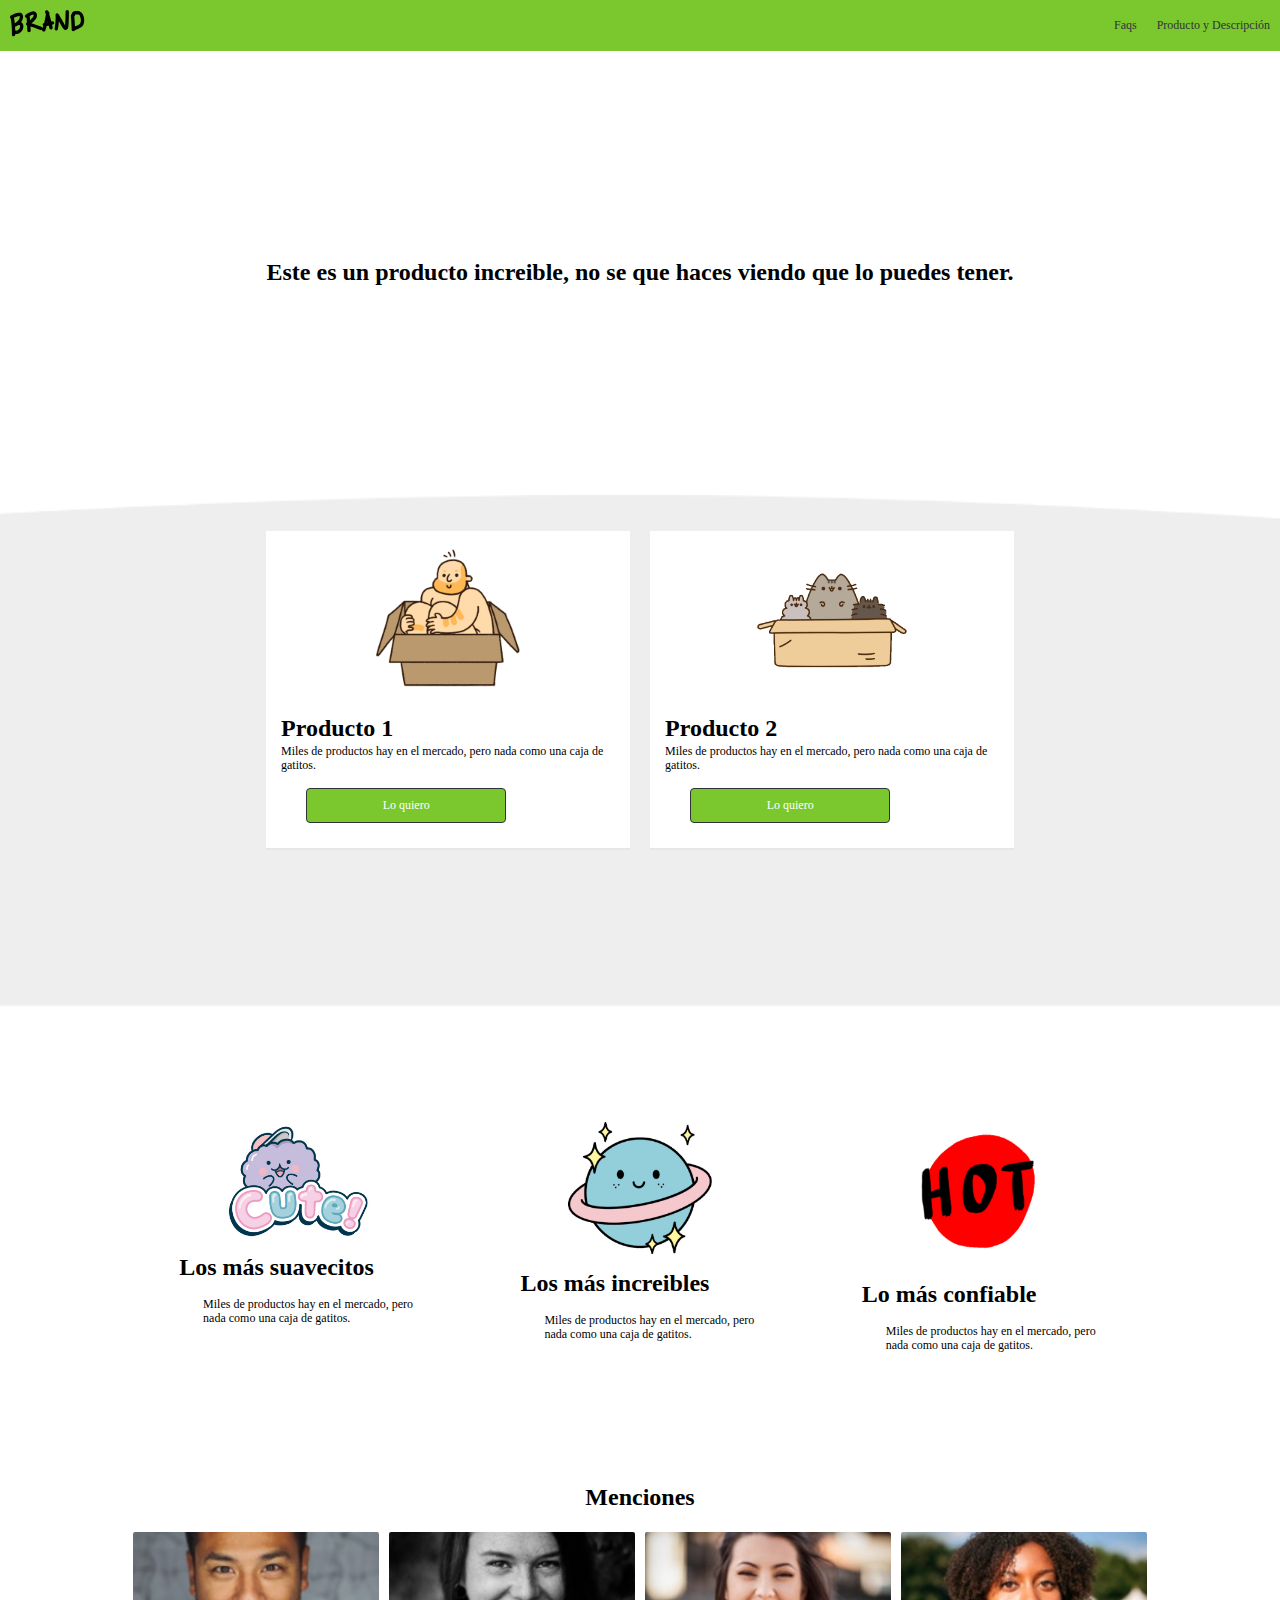
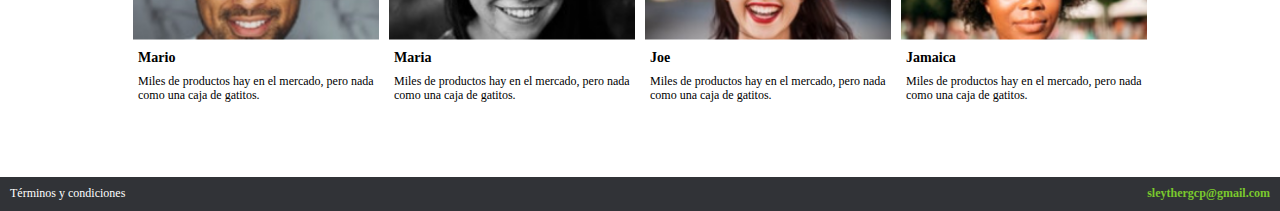
==== index.html @ bcfcdb50 "Proyecto que falta unos retoques" ====
<!DOCTYPE html>
<html lang="es">
<head>
    <meta charset="UTF-8">
    <meta name="viewport" content="width=device-width,initial-scale=1.0">
    <!-- <link rel="stylesheet" href="https://stackpath.bootstrapcdn.com/bootstrap/4.4.1/css/bootstrap.min.css" integrity="sha384-Vkoo8x4CGsO3+Hhxv8T/Q5PaXtkKtu6ug5TOeNV6gBiFeWPGFN9MuhOf23Q9Ifjh" crossorigin="anonymous"> -->
    <link rel="stylesheet" href="./css/grid.css">
    <link rel="stylesheet" href="./css/normalize.css">
    <link rel="stylesheet" href="./css/styles.css">
    <link rel="stylesheet" href="./css/mobile.css">
    <link rel="stylesheet" href="./css/animation.css">
    <title>Brand</title>
</head>
<body>
    <!-- Aqui empieza el navbar -->
    <nav class="fadeInDown">
        <div class="brand-image">
            <a href="index.html">
                <img src="./images/logo.png" alt="logo">
            </a>
        </div>
        <div class="nav-options">
            <ul>
                <li><a href="#faq">Faqs</a></li>
                <li><a href="producto.html">Producto y Descripción</a></li>
            </ul>
            <!-- <div class="option">Faqs</div>
            <div class="option">Producto y descripción</div> -->
        </div>
    </nav>
    <!-- Aqui acaba el navbar -->
    <div class="main-section fadeIn">
        <h1>
            Este es un producto increible, no se que haces viendo que lo puedes tener.
        </h1>
    </div>
    <section>
        <div class="products">
            <div class="product fadeInUp">
                <div class="content">
                    <div class="image-content">
                        <img src="./images/box1.png" alt="box1">
                    </div>
                    <div class="product-description">
                        <h1>Producto 1</h1>
                        <p>Miles de productos hay en el mercado, pero nada como una caja de gatitos.</p>
                        <a href="venta.html">
                            <button href="#" class="main-button">Lo quiero</button>
                        </a>
                    </div>
                </div>
            </div>
            <div class="product fadeInUp">
                <div class="content">
                    <div class="image-content">
                        <img src="./images/box2.png" alt="box2">
                    </div>
                    <div class="product-description">
                        <h1>Producto 2</h1>
                        <p>Miles de productos hay en el mercado, pero nada como una caja de gatitos.</p>
                        <a href="venta.html">
                            <button href="#" class="main-button">Lo quiero</button>
                        </a>
                    </div>
                </div>
            </div>
        </div>
    </section>
        <section class="beneficios">
            <div class="beneficio">
                    <img src="./images/b1.png" alt="b1">
                    <h1>Los más suavecitos</h1>
                    <p>Miles de productos hay en el mercado, pero nada como una caja de gatitos.</p>
                </div>
                <div class="beneficio">
                    <img src="./images/b2.png" alt="b2">
                    <h1>Los más increibles</h1>
                    <p>Miles de productos hay en el mercado, pero nada como una caja de gatitos.</p>
                    </div>
                <div class="beneficio">
                    <img src="./images/b3.png" alt="b3">
                    <h1>Lo más confiable</h1>
                    <p>Miles de productos hay en el mercado, pero nada como una caja de gatitos.</p>
                </div>
        </section>
        <section class="menciones">
            <h1>Menciones</h1>
            <div class="items">
                <div class="card">
                    <img src="./images/p1.png" alt="p1">
                        <h3>Mario</h3>
                        <p>Miles de productos hay en el mercado, pero nada como una caja de gatitos.</p>
                </div>
                <div class="card">
                    <img src="./images/p2.png" alt="p2">
                        <h3>Maria</h3>
                        <p>Miles de productos hay en el mercado, pero nada como una caja de gatitos.</p>
                </div>
                <div class="card">
                    <img src="./images/p3.png" alt="p3">
                        <h3>Joe</h3>
                        <p>Miles de productos hay en el mercado, pero nada como una caja de gatitos.</p>
                </div>
                <div class="card">
                    <img src="./images/p4.png" alt="p4">
                        <h3>Jamaica</h3>
                        <p>Miles de productos hay en el mercado, pero nada como una caja de gatitos.</p>
                </div>
            </div>
        </section>
        <footer>
            <div class="option">Términos y condiciones</div>
            <div class="option contact"><a href="mailto:sleythergcp@gmail.com">sleythergcp@gmail.com</a></div>
        </footer>
    <script src="./scripts/scripts.js"></script>
</body>
</html>
---- css/grid.css ----
.container{
    max-width: 900px;
    margin: auto;
}
.row{
    display:flex;
}
.col-1{
    width: 8.333333333333333%;
}
.col-2{
    width: 16.66666666666666%;
}
.col-3{
    width: 24.99999999999999%;
}
.col-4{
    width: 33.33333333333333%;
}
.col-5{
    width: 41.66666666666665%;
}
.col-6{
    width: 49.99999999999999%;
}
.col-7{
    width: 58.33333333333331%;
}
.col-8{
    width: 66.66666666666664%;
}
.col-9{
    width: 74.99999999999997%;
}
.col-10{
    width: 83.33333333333333%;
}
.col-11{
    width: 91.66666666666663%;
}
.col-12{
    width: 100%;
}

.col-1,
.col-2,
.col-3,
.col-4,
.col-5,
.col-6,
.col-7,
.col-8,
.col-9,
.col-10,
.col-11,
.col-12{
    padding: 10px;
}
@media (max-width: 900px){
    .row{
        display: inherit;
    }
    .col-1,
    .col-2,
    .col-3,
    .col-4,
    .col-5,
    .col-6,
    .col-7,
    .col-8,
    .col-9,
    .col-10,
    .col-11,
    .col-12{
    width: 100%;
}
}
---- css/styles.css ----
*,*::before,*::after{
    box-sizing: border-box;
    margin:0;
    padding:0;
}
@import url('https://fonts.googleapis.com/css?family=Open+Sans:400,700&display=swap');

/* ----------------Variables */
:root{
    --green-color: hsl(90,63%,48%);
    --white-color: white;
    --black-color: #313337;
    /* Tipografia */
    --normal: 12px;
    /* Espaciado */
    --space: 10px;
    --space-2: 20px;
    /* Box Shadow */
    --box: 0px 2px 1px #e6e5e9;
    /* --border: 1px 1px 4px 0px black; */

}
/* ----------------Variables */
body{
    font-size: 12px;
    font-family: 'Open sans';
}
p, label{
    font-size: var(--normal);
}

/* -----------------------Nav Section */
nav{
    display: flex;
    background-color: var(--green-color);
    padding: var(--space);
    color:var(--white-color);
    justify-content: space-between;
    align-items:center;
}
nav ul{
    display:flex;
}
nav li{
    padding-left: 20px;
    list-style:none;
}
nav li a{
    color:var(--black-color);
    text-decoration:none;
}
nav li a:hover{
    color:var(--white-color);
}
/* ----------------------Main Section */

.main-section{
    padding: 15%;
    text-align:center;
}
.products{
    background-image: url('../images/curve.png');
    max-height: 50px;
    background-size: cover;
    background-position: center top;
    padding: 20%;
    display:flex;
}
.product{
    padding: var(--space);
    margin-top: -230px;
}
.product .content{
    background-color: var(--white-color);
    padding: 15px;
    box-shadow: var(--box);
}
.product-description h1{
    margin-bottom:2px;
}
.image-content{
    text-align:center;
}

.main-button{
    background-color: var(--green-color);
    width: 100%;
    padding: var(--space);
    font-size: var(--normal);
    color:var(--white-color);
    border:0;
    margin-top: var(--space);
    cursor: pointer;
    border-radius: 5px;
    margin:15px 25px;
}

.main-button:hover{
    background-color:#5e9e22;
}
.beneficios{
    display:flex;
    padding: 5% 10%;
    justify-content: space-between;
}
.beneficios img{
    display:block;
    margin: 0% auto;
    width: 60%;
}
.beneficio{
    padding:5%;
}
.beneficio h3,
.beneficio p{
    margin-left: 10%;
}
.menciones{
    padding: 0% 10% 5%;
}
.menciones h1{
    text-align:center;
}
.menciones .items{
    display:flex;
}
.card{
    box-shadow: var(--border);
    margin: 5px;
}
.card img{
    width:100%;
}
.card h3,
.card p{
    padding: 5px;
    margin:0%;
}
/* .image-content{
    width:200px;
    height:180px;
}
.items{
    margin-top: 10%;
    max-height: 500px;
    display: flex;
    justify-content:center;
}
.item{
    margin: 20px;
    text-align:center;
    padding: 25px;
}
.item-description h1{
    margin-top:20px;
    font-weight:bold;
}
.item-description p{
    margin-top: 20px;
    padding: 2px;
    
}
.mention-title{
    font-size: 18px;
    text-align:center;
    margin-bottom: 50px;
}
.mention{
    display:flex;
    justify-content:center;
  
}
.mentions{
    padding: 10px;
}
.mention-image{
    width: 220px;
    border-radius: 5px;
}

.mention-description h1{
    text-align:left;
} */
/* ------------------------------------------Producto */
.container-producto .row .col-4{
    margin-left: 50px;
}
.container-producto .row .col-4 img{
    width: 300px;
}
.container-producto .row .col-8{
    font-weight: bold;
    margin: 200px 100px;
}
/* ------------------------------------------Venta */
.modulo-pago{
    background-color:var(--white-color);
    box-shadow: var(--box);
    padding: var(--space);
}
.modulo-pago-images{
    max-width: 150px;
    text-align:center;
    width:100%;
    margin: auto;
}
.data, .main-button{
    /* margin-top: var(--space); */
    margin-bottom: var(--space);
    width: 60%;
    height: 35px;
    border-radius: 4px;
    border: 1px solid var(--black-color);
}
.modulo-pago .main-btn{
    margin: 0 auto;
    border: 1px solid var(--black-color);
}

/* ------------------------------------------Footer */
footer{
    background-color: var(--black-color);
    padding: var(--space);
    font-size: var(--normal);
    display:flex;
    justify-content:space-between;
}
.contact a{
    color: var(--green-color);    
}
.option{
    color:white;
}
footer a{
    color:white;
    text-decoration: none;
    font-weight: bold;
}
---- css/mobile.css ----
@media (max-width: 600px){
    .products{
        display:inherit;
        height:auto;
    }
    .product{
        margin-top:auto;
    }
    .main-section{
        padding:4%;
    }
    .beneficios, .menciones{
        display:inherit;
    }
    
}
---- css/animation.css ----
.fadeIn{
    -webkit-animation-duration: 4s;
    -webkit-animation-fill-mode: both;
    -webkit-animation-name: fadeIn;
    animation-duration: 4s;
    animation-fill-mode: both;
    animation-name: fadeIn;
}
@keyframes fadeIn {
    from {
        opacity: 0;
    }
    to {
        opacity: 1;
    }
}

.fadeInDown{
    -webkit-animation-duration: 1s;
    -webkit-animation-fill-mode: both;
    -webkit-animation-name: fadeInDown;
    animation-duration: 1s;
    animation-fill-mode: both;
    animation-name: fadeInDown;
}
@keyframes fadeInDown{
    from{
        opacity: 0;
        -webkit-transform: translate3d(0,-100%,0);
        transform: translate3d(0,-100%,0);
    }
    to{
        opacity: 1;
        -webkit-transform: translate3d(0,0,0);
        transform: translate3d(0,0,0);
    }
}

.fadeInUp{
    -webkit-animation-duration: 1s;
    -webkit-animation-fill-mode: both;
    -webkit-animation-name: fadeInUp;
    animation-duration: 1s;
    animation-fill-mode: both;
    animation-name: fadeInUp;
}
@keyframes fadeInUp{
    from{
        opacity: 0;
        -webkit-transform: translate3d(0,100%,0);
        transform: translate3d(0,100%,0);
    }
    to{
        opacity: 1;
        -webkit-transform: translate3d(0,0,0);
        transform: translate3d(0,0,0);

    }
}
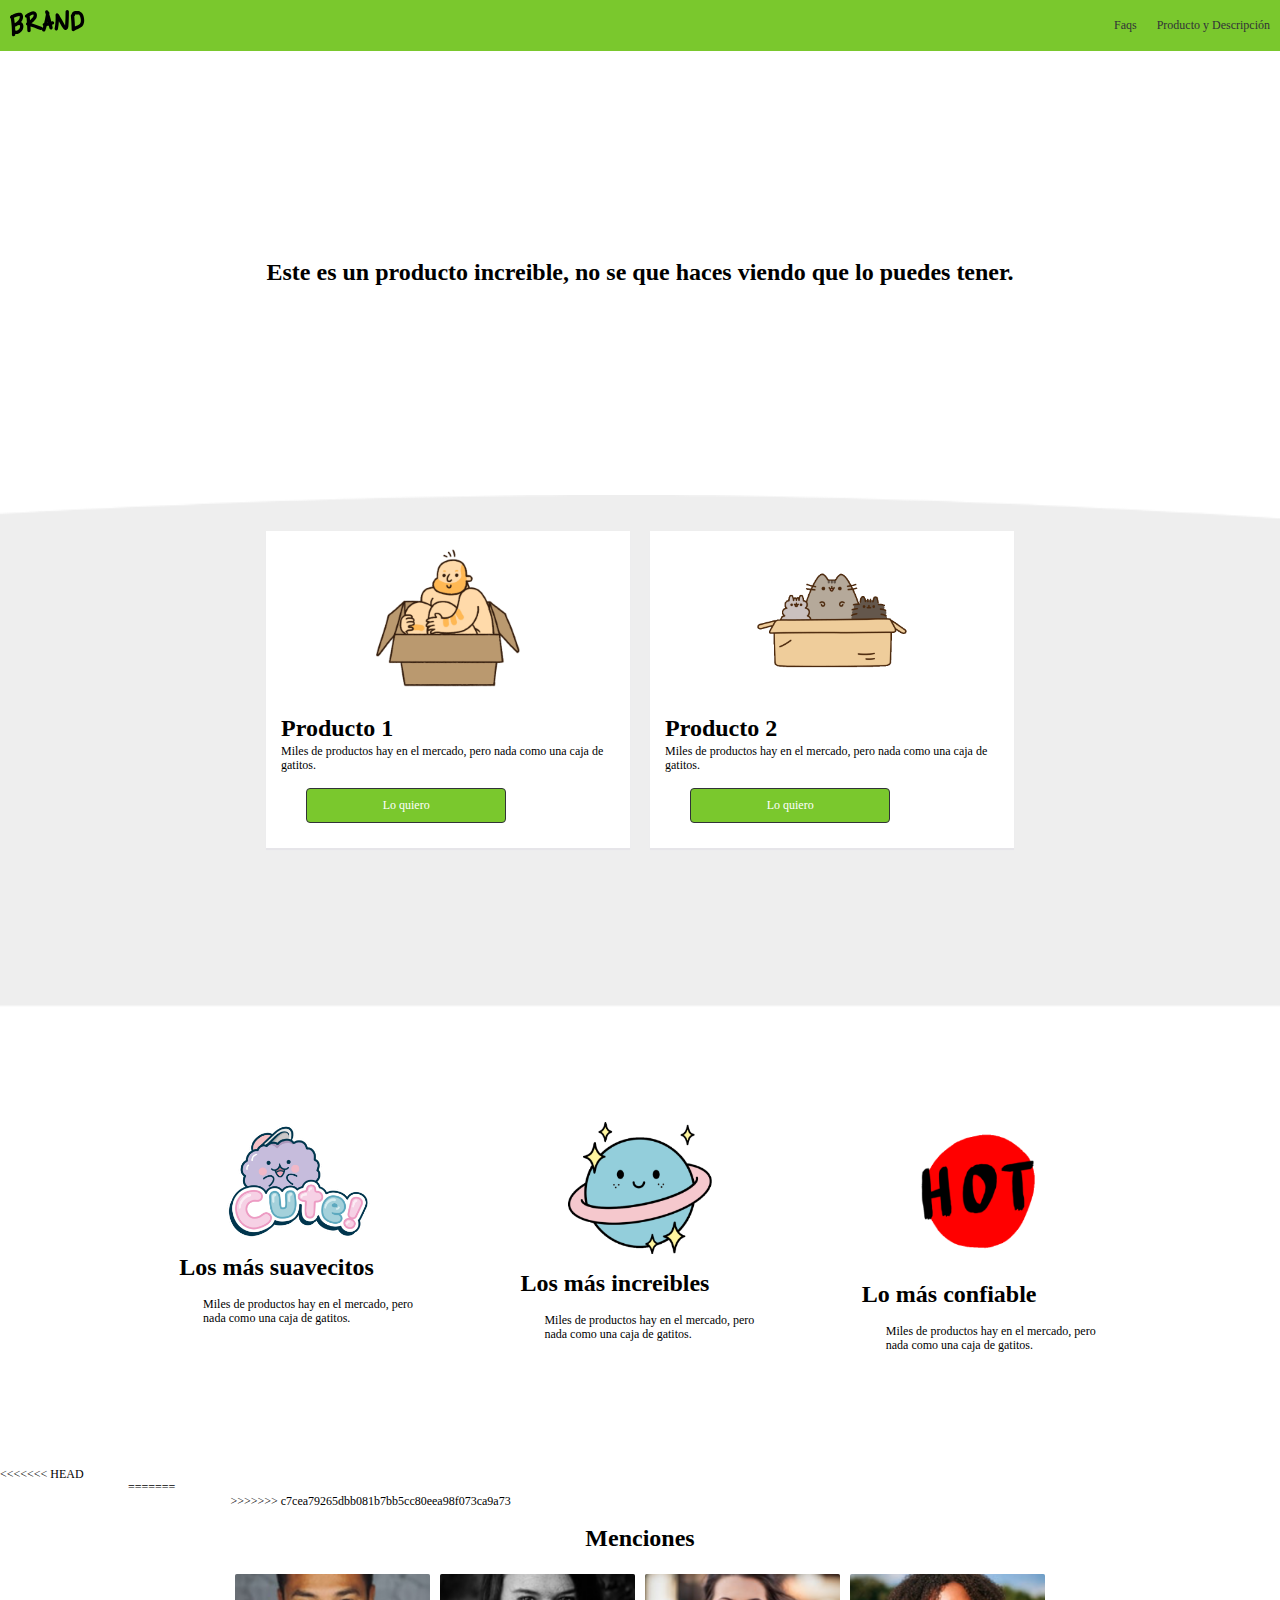
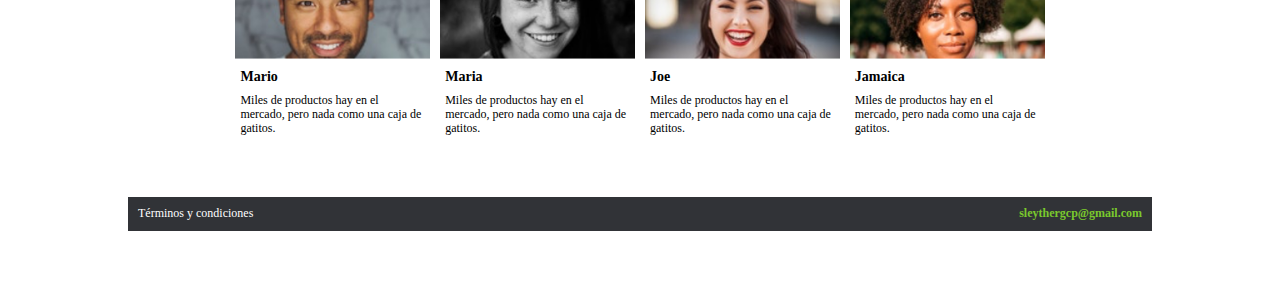
==== commit 543750c0: "Fusionando" ====
--- a/index.html
+++ b/index.html
@@ -21,7 +21,7 @@
         </div>
         <div class="nav-options">
             <ul>
-                <li><a href="#faq">Faqs</a></li>
+                <li><a href="#faqs">Faqs</a></li>
                 <li><a href="producto.html">Producto y Descripción</a></li>
             </ul>
             <!-- <div class="option">Faqs</div>
@@ -83,7 +83,11 @@
                     <p>Miles de productos hay en el mercado, pero nada como una caja de gatitos.</p>
                 </div>
         </section>
+<<<<<<< HEAD
+        <section id="faqs" class="menciones">
+=======
         <section class="menciones">
+>>>>>>> c7cea79265dbb081b7bb5cc80eea98f073ca9a73
             <h1>Menciones</h1>
             <div class="items">
                 <div class="card">
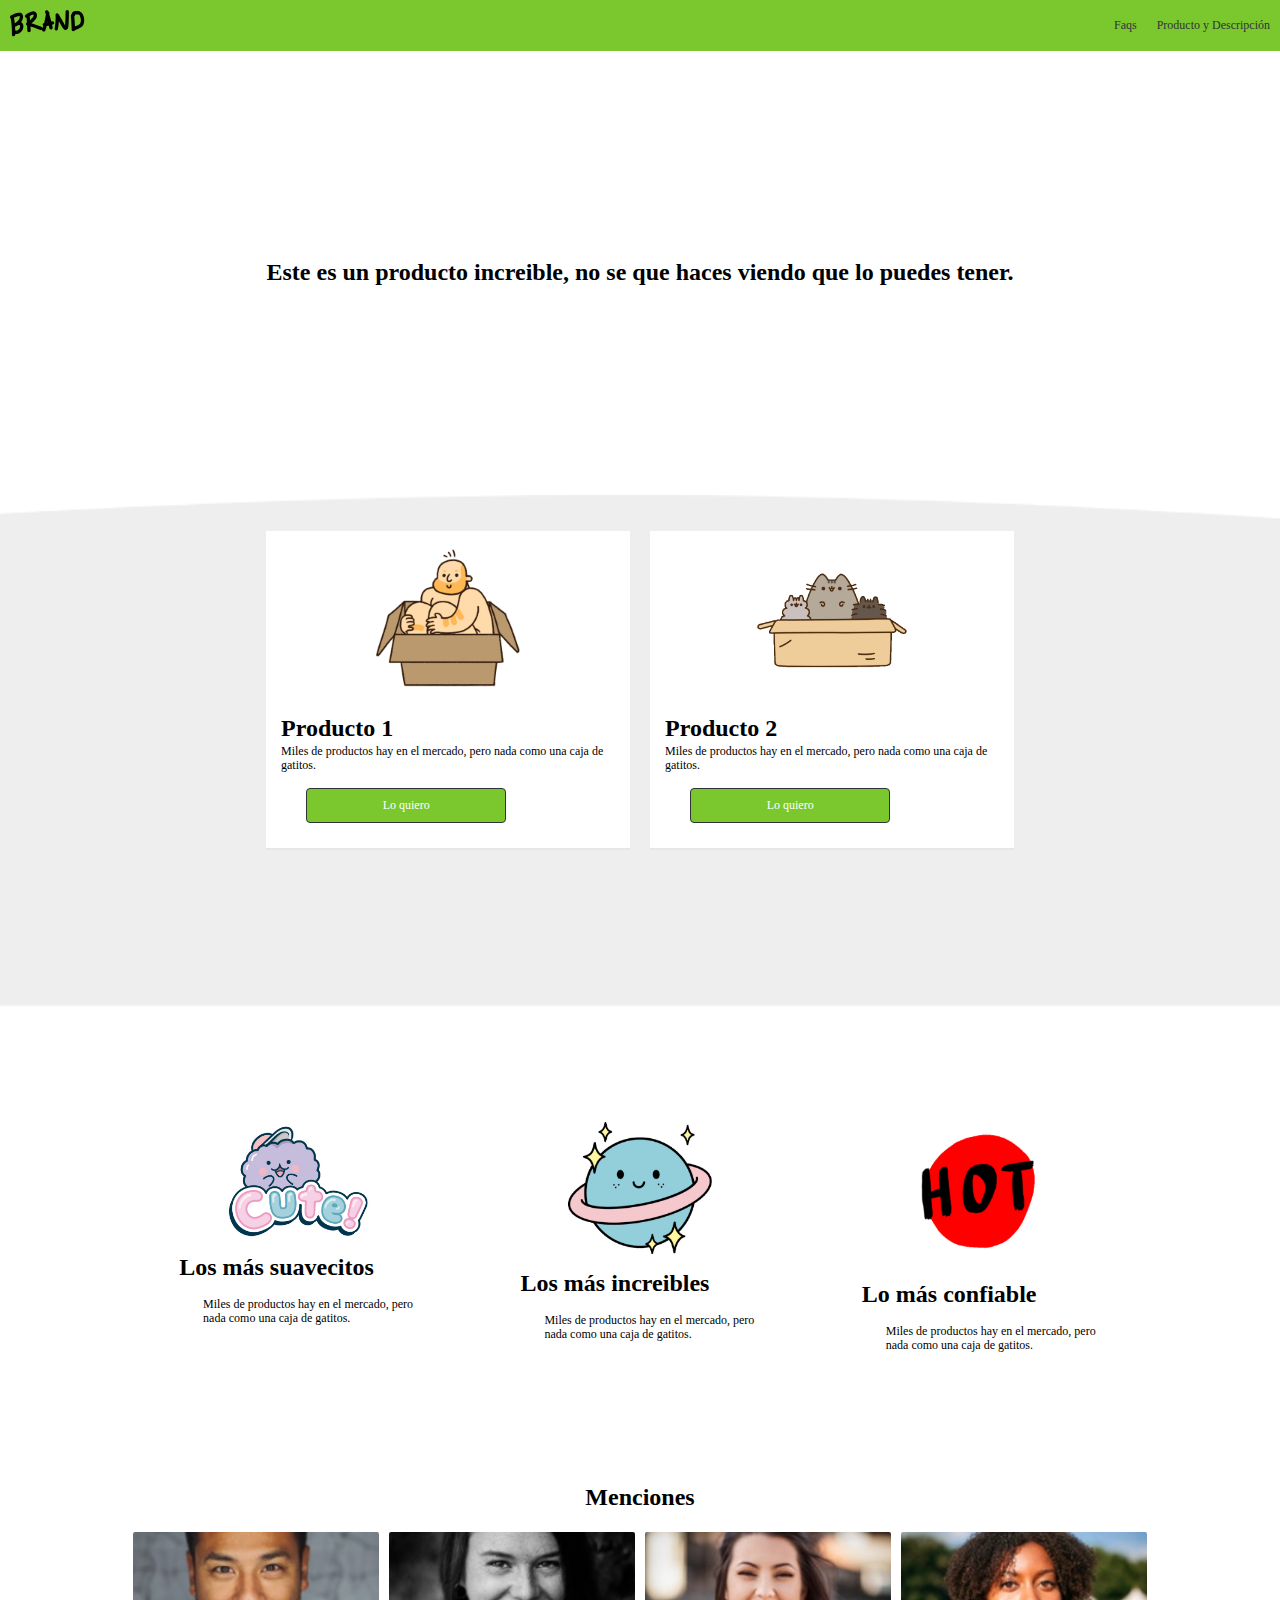
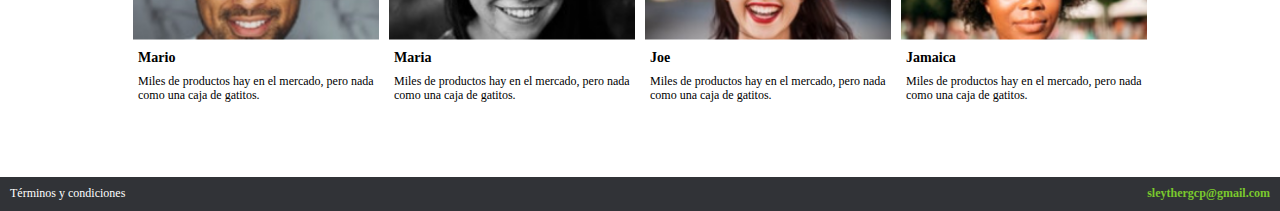
==== commit 0c7700c8: "Arreglando" ====
--- a/index.html
+++ b/index.html
@@ -83,11 +83,7 @@
                     <p>Miles de productos hay en el mercado, pero nada como una caja de gatitos.</p>
                 </div>
         </section>
-<<<<<<< HEAD
         <section id="faqs" class="menciones">
-=======
-        <section class="menciones">
->>>>>>> c7cea79265dbb081b7bb5cc80eea98f073ca9a73
             <h1>Menciones</h1>
             <div class="items">
                 <div class="card">
